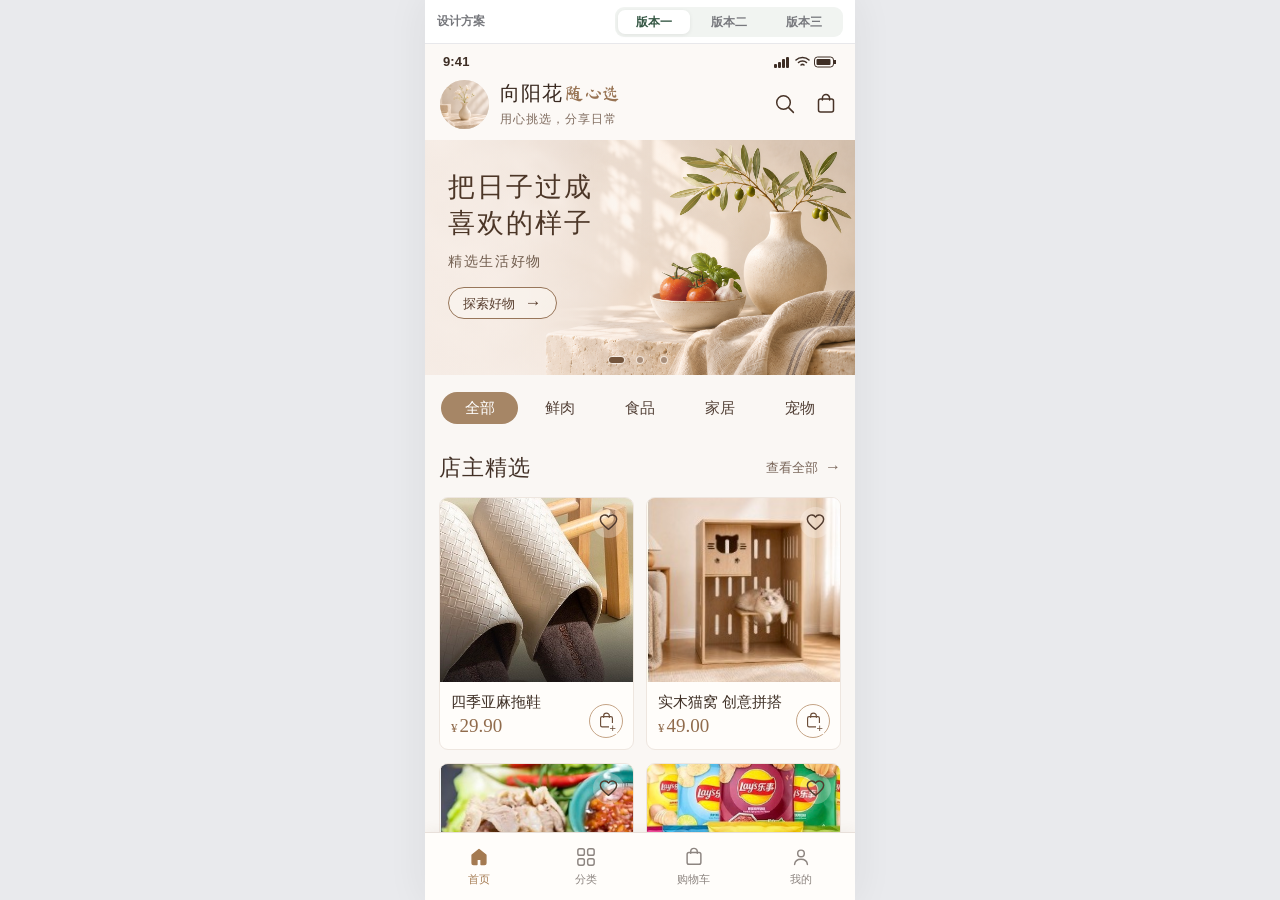
==== index.html @ 0bf6d973 "Add boutique home carousel and refine shop font" ====
<!doctype html>
<html lang="zh-CN">
<head>
  <meta charset="utf-8">
  <meta name="viewport" content="width=device-width, initial-scale=1, viewport-fit=cover">
  <title>向阳花随心选 · 设计对比</title>
  <style>
    *{box-sizing:border-box}html,body{height:100%;margin:0}body{display:flex;justify-content:center;background:#e9eaed;font-family:-apple-system,BlinkMacSystemFont,"PingFang SC","Microsoft YaHei",sans-serif;color:#292a2d}.preview-shell{display:flex;flex-direction:column;width:min(100%,430px);height:100%;height:100dvh;background:#fff;box-shadow:0 0 38px #30282b12}.version-bar{display:flex;align-items:center;justify-content:space-between;gap:10px;flex:none;min-height:44px;padding:6px 12px;border-bottom:1px solid #e8e8eb;background:#fff}.version-label{font-size:12px;font-weight:700;color:#77787d;white-space:nowrap}.version-tabs{display:flex;gap:3px;padding:3px;border-radius:9px;background:#f1f4f1}.version-tabs button{min-width:72px;padding:6px 10px;border:0;border-radius:7px;background:transparent;color:#77787d;font:600 12px/1 -apple-system,BlinkMacSystemFont,"PingFang SC",sans-serif;cursor:pointer}.version-tabs button[aria-selected="true"]{background:#fff;color:#355744;box-shadow:0 1px 4px #00000012}.version-tabs button:focus-visible{outline:2px solid #6d8d77;outline-offset:1px}.preview-frame{display:block;flex:1;width:100%;min-height:0;border:0;background:#f5f5f8}.preview-frame[hidden]{display:none}@media(max-width:320px){.version-label{font-size:11px}.version-tabs button{min-width:62px;padding-inline:8px}}
  </style>
</head>
<body>
  <main class="preview-shell">
    <div class="version-bar"><span class="version-label">设计方案</span><div class="version-tabs" role="tablist" aria-label="选择设计版本"><button type="button" id="tab-v1" role="tab" aria-selected="true" aria-controls="frame-v1">版本一</button><button type="button" id="tab-v2" role="tab" aria-selected="false" aria-controls="frame-v2">版本二</button><button type="button" id="tab-v3" role="tab" aria-selected="false" aria-controls="frame-v3">版本三</button></div></div>
    <iframe id="frame-v1" class="preview-frame" src="./v1.html?rev=carousel-1" title="版本一界面"></iframe>
    <iframe id="frame-v2" class="preview-frame" src="./v2.html?rev=nav-4" title="版本二界面" hidden></iframe>
    <iframe id="frame-v3" class="preview-frame" src="./v3.html?rev=nav-4" title="版本三界面" hidden></iframe>
  </main>
  <script>
    for (const version of ['v1','v2','v3']) document.getElementById('tab-'+version).addEventListener('click',()=>{for(const item of ['v1','v2','v3']){const selected=item===version;document.getElementById('tab-'+item).setAttribute('aria-selected',String(selected));document.getElementById('frame-'+item).hidden=!selected;}});
  </script>
</body>
</html>
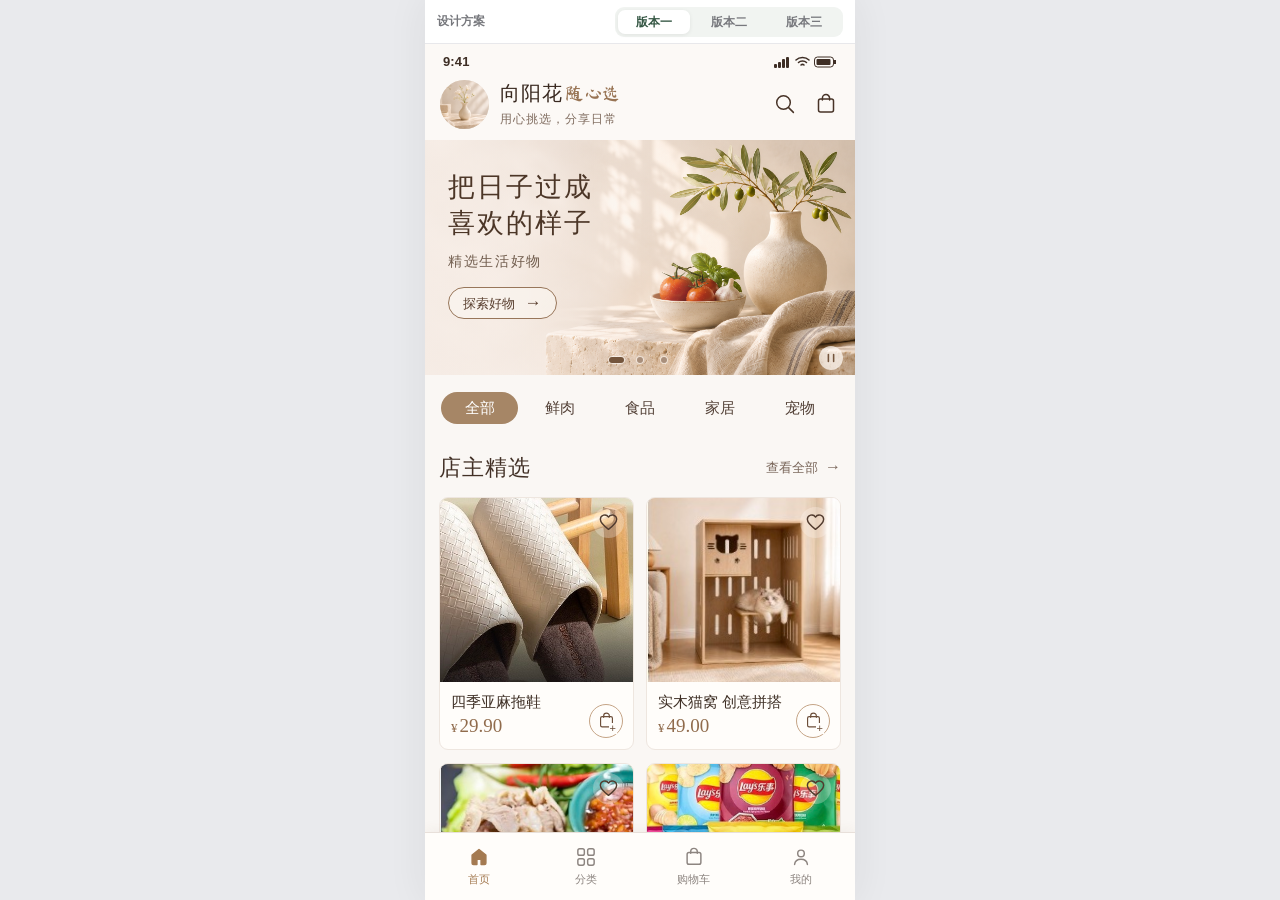
==== commit 7cd7bc11: "Ensure home carousel plays automatically" ====
--- a/index.html
+++ b/index.html
@@ -11,7 +11,7 @@
 <body>
   <main class="preview-shell">
     <div class="version-bar"><span class="version-label">设计方案</span><div class="version-tabs" role="tablist" aria-label="选择设计版本"><button type="button" id="tab-v1" role="tab" aria-selected="true" aria-controls="frame-v1">版本一</button><button type="button" id="tab-v2" role="tab" aria-selected="false" aria-controls="frame-v2">版本二</button><button type="button" id="tab-v3" role="tab" aria-selected="false" aria-controls="frame-v3">版本三</button></div></div>
-    <iframe id="frame-v1" class="preview-frame" src="./v1.html?rev=carousel-1" title="版本一界面"></iframe>
+    <iframe id="frame-v1" class="preview-frame" src="./v1.html?rev=autoplay-2" title="版本一界面"></iframe>
     <iframe id="frame-v2" class="preview-frame" src="./v2.html?rev=nav-4" title="版本二界面" hidden></iframe>
     <iframe id="frame-v3" class="preview-frame" src="./v3.html?rev=nav-4" title="版本三界面" hidden></iframe>
   </main>
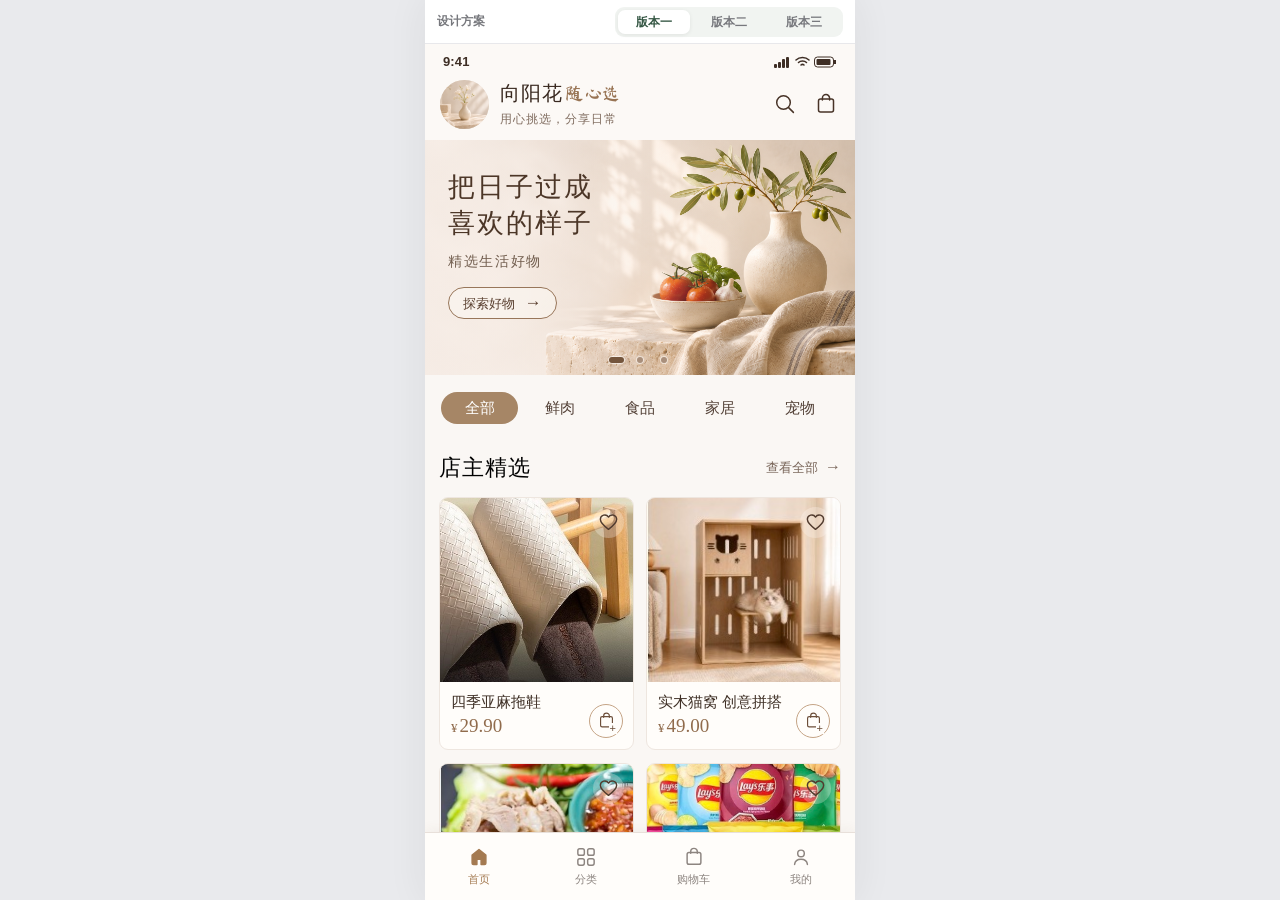
==== commit 5d5605eb: "Remove carousel playback control" ====
--- a/index.html
+++ b/index.html
@@ -11,7 +11,7 @@
 <body>
   <main class="preview-shell">
     <div class="version-bar"><span class="version-label">设计方案</span><div class="version-tabs" role="tablist" aria-label="选择设计版本"><button type="button" id="tab-v1" role="tab" aria-selected="true" aria-controls="frame-v1">版本一</button><button type="button" id="tab-v2" role="tab" aria-selected="false" aria-controls="frame-v2">版本二</button><button type="button" id="tab-v3" role="tab" aria-selected="false" aria-controls="frame-v3">版本三</button></div></div>
-    <iframe id="frame-v1" class="preview-frame" src="./v1.html?rev=autoplay-2" title="版本一界面"></iframe>
+    <iframe id="frame-v1" class="preview-frame" src="./v1.html?rev=no-player-1" title="版本一界面"></iframe>
     <iframe id="frame-v2" class="preview-frame" src="./v2.html?rev=nav-4" title="版本二界面" hidden></iframe>
     <iframe id="frame-v3" class="preview-frame" src="./v3.html?rev=nav-4" title="版本三界面" hidden></iframe>
   </main>
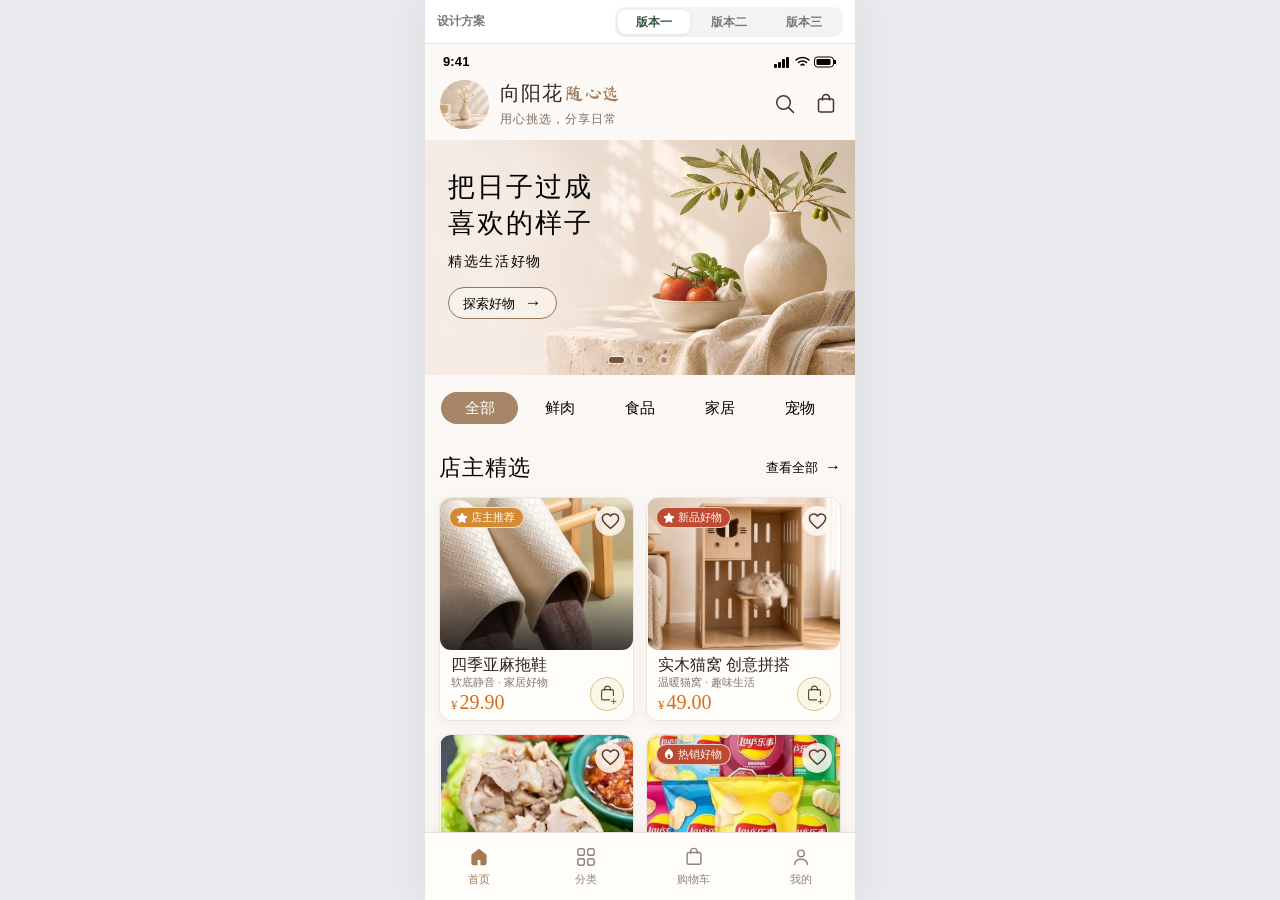
==== commit 3b5ef8f5: "Refine product cards and shop typography" ====
--- a/index.html
+++ b/index.html
@@ -11,7 +11,7 @@
 <body>
   <main class="preview-shell">
     <div class="version-bar"><span class="version-label">设计方案</span><div class="version-tabs" role="tablist" aria-label="选择设计版本"><button type="button" id="tab-v1" role="tab" aria-selected="true" aria-controls="frame-v1">版本一</button><button type="button" id="tab-v2" role="tab" aria-selected="false" aria-controls="frame-v2">版本二</button><button type="button" id="tab-v3" role="tab" aria-selected="false" aria-controls="frame-v3">版本三</button></div></div>
-    <iframe id="frame-v1" class="preview-frame" src="./v1.html?rev=no-player-1" title="版本一界面"></iframe>
+    <iframe id="frame-v1" class="preview-frame" src="./v1.html?rev=product-cards-1" title="版本一界面"></iframe>
     <iframe id="frame-v2" class="preview-frame" src="./v2.html?rev=nav-4" title="版本二界面" hidden></iframe>
     <iframe id="frame-v3" class="preview-frame" src="./v3.html?rev=nav-4" title="版本三界面" hidden></iframe>
   </main>
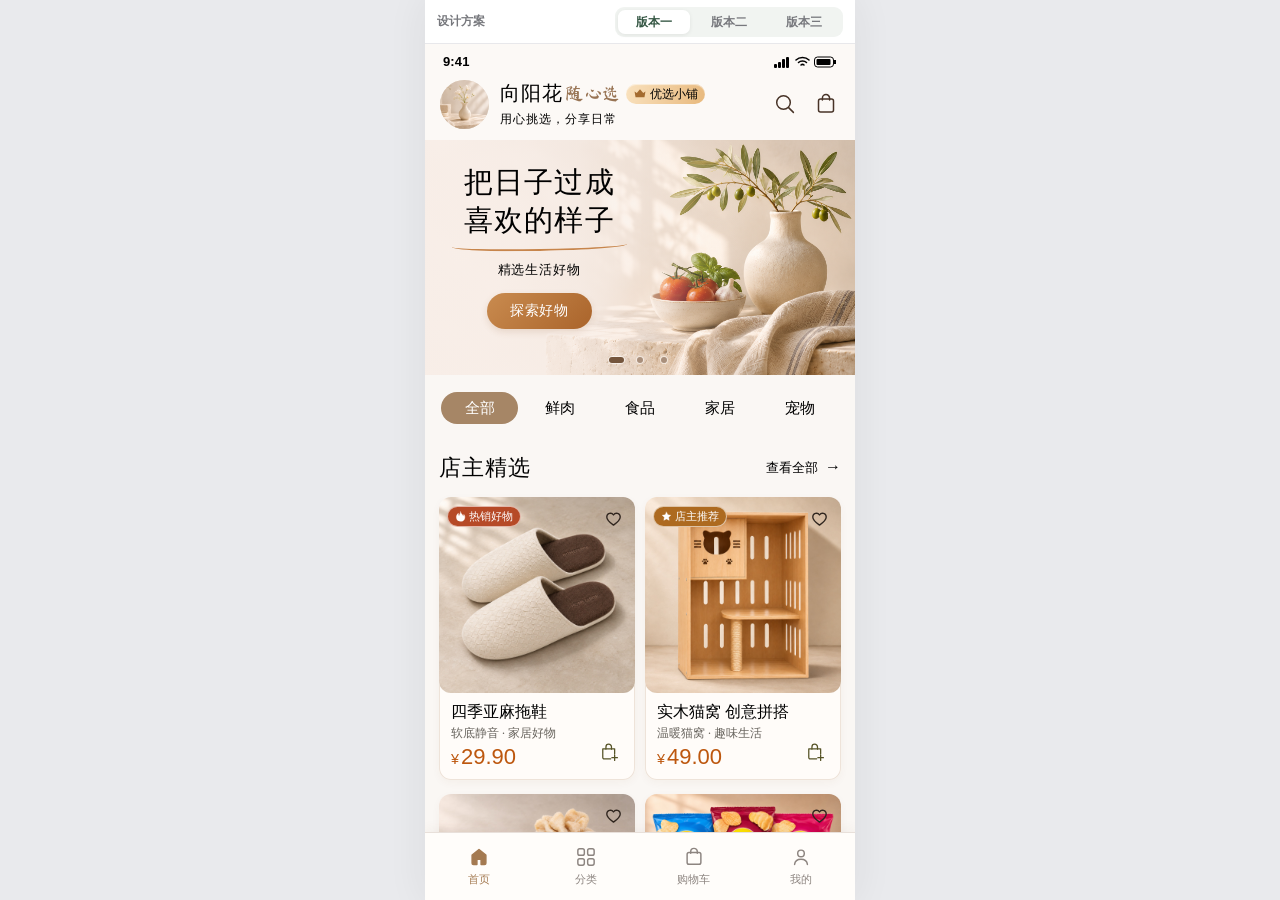
==== commit 42e9b55a: "Publish current Xiangyanghua storefront preview" ====
--- a/index.html
+++ b/index.html
@@ -11,9 +11,9 @@
 <body>
   <main class="preview-shell">
     <div class="version-bar"><span class="version-label">设计方案</span><div class="version-tabs" role="tablist" aria-label="选择设计版本"><button type="button" id="tab-v1" role="tab" aria-selected="true" aria-controls="frame-v1">版本一</button><button type="button" id="tab-v2" role="tab" aria-selected="false" aria-controls="frame-v2">版本二</button><button type="button" id="tab-v3" role="tab" aria-selected="false" aria-controls="frame-v3">版本三</button></div></div>
-    <iframe id="frame-v1" class="preview-frame" src="./v1.html?rev=product-cards-1" title="版本一界面"></iframe>
-    <iframe id="frame-v2" class="preview-frame" src="./v2.html?rev=nav-4" title="版本二界面" hidden></iframe>
-    <iframe id="frame-v3" class="preview-frame" src="./v3.html?rev=nav-4" title="版本三界面" hidden></iframe>
+    <iframe id="frame-v1" class="preview-frame" src="./v1.html?rev=plain-icons-1" title="版本一界面"></iframe>
+    <iframe id="frame-v2" class="preview-frame" src="./v2.html?rev=studio-photos-1" title="版本二界面" hidden></iframe>
+    <iframe id="frame-v3" class="preview-frame" src="./v3.html?rev=studio-photos-1" title="版本三界面" hidden></iframe>
   </main>
   <script>
     for (const version of ['v1','v2','v3']) document.getElementById('tab-'+version).addEventListener('click',()=>{for(const item of ['v1','v2','v3']){const selected=item===version;document.getElementById('tab-'+item).setAttribute('aria-selected',String(selected));document.getElementById('frame-'+item).hidden=!selected;}});
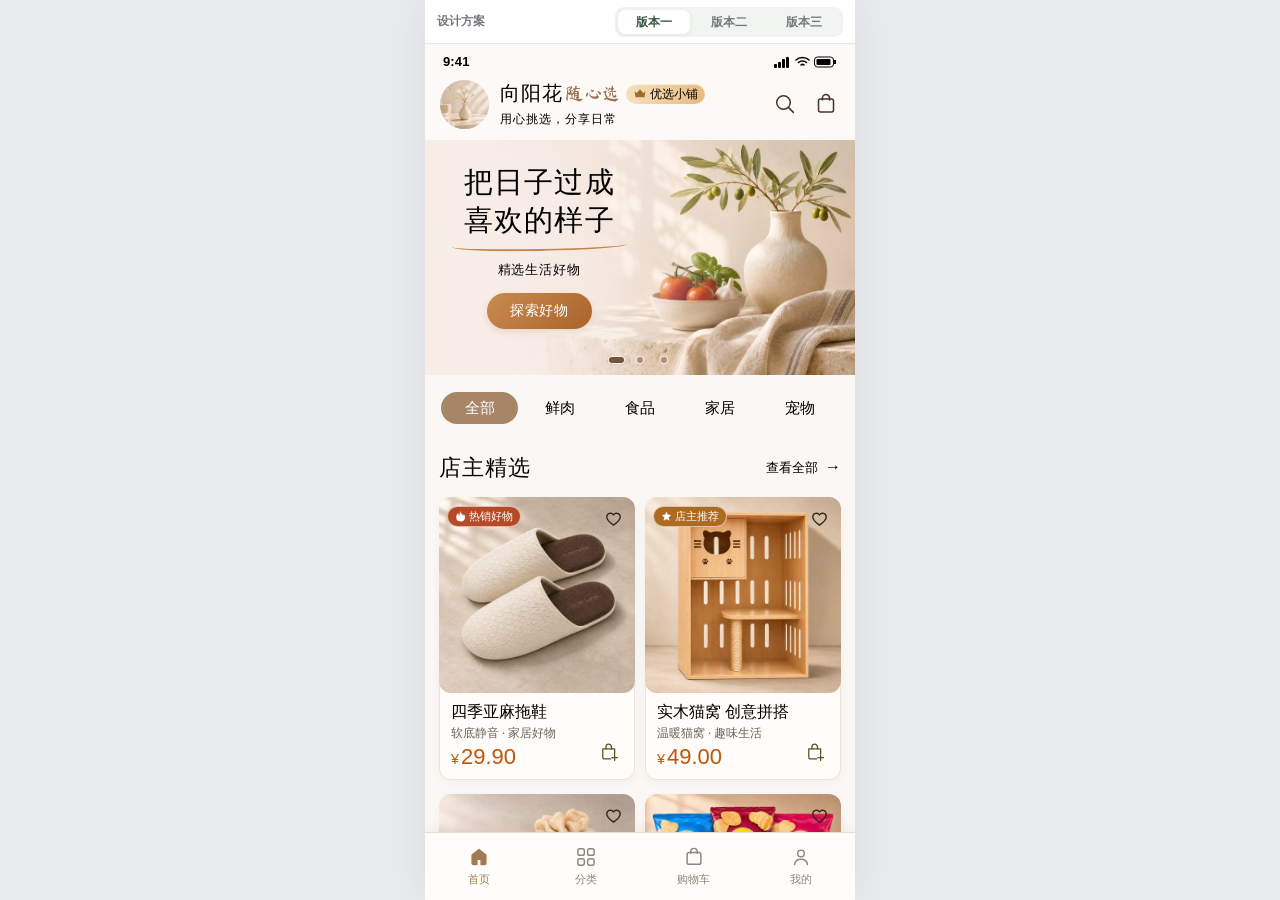
==== commit ce9c98ba: "Reduce mobile image transfers and defer inactive shop previews" ====
--- a/index.html
+++ b/index.html
@@ -11,12 +11,23 @@
 <body>
   <main class="preview-shell">
     <div class="version-bar"><span class="version-label">设计方案</span><div class="version-tabs" role="tablist" aria-label="选择设计版本"><button type="button" id="tab-v1" role="tab" aria-selected="true" aria-controls="frame-v1">版本一</button><button type="button" id="tab-v2" role="tab" aria-selected="false" aria-controls="frame-v2">版本二</button><button type="button" id="tab-v3" role="tab" aria-selected="false" aria-controls="frame-v3">版本三</button></div></div>
-    <iframe id="frame-v1" class="preview-frame" src="./v1.html?rev=plain-icons-1" title="版本一界面"></iframe>
-    <iframe id="frame-v2" class="preview-frame" src="./v2.html?rev=studio-photos-1" title="版本二界面" hidden></iframe>
-    <iframe id="frame-v3" class="preview-frame" src="./v3.html?rev=studio-photos-1" title="版本三界面" hidden></iframe>
+    <iframe id="frame-v1" class="preview-frame" src="./v1.html?rev=mobile-images-1" title="版本一界面"></iframe>
+    <iframe id="frame-v2" class="preview-frame" data-src="./v2.html?rev=mobile-images-1" title="版本二界面" hidden></iframe>
+    <iframe id="frame-v3" class="preview-frame" data-src="./v3.html?rev=mobile-images-1" title="版本三界面" hidden></iframe>
   </main>
   <script>
-    for (const version of ['v1','v2','v3']) document.getElementById('tab-'+version).addEventListener('click',()=>{for(const item of ['v1','v2','v3']){const selected=item===version;document.getElementById('tab-'+item).setAttribute('aria-selected',String(selected));document.getElementById('frame-'+item).hidden=!selected;}});
+    const tabs = document.querySelectorAll('.version-tabs button');
+    for (const tab of tabs) {
+      tab.addEventListener('click', () => {
+        for (const item of tabs) {
+          const selected = item === tab;
+          const frame = document.getElementById(item.getAttribute('aria-controls'));
+          if (selected && !frame.hasAttribute('src')) frame.src = frame.dataset.src;
+          item.setAttribute('aria-selected', String(selected));
+          frame.hidden = !selected;
+        }
+      });
+    }
   </script>
 </body>
 </html>
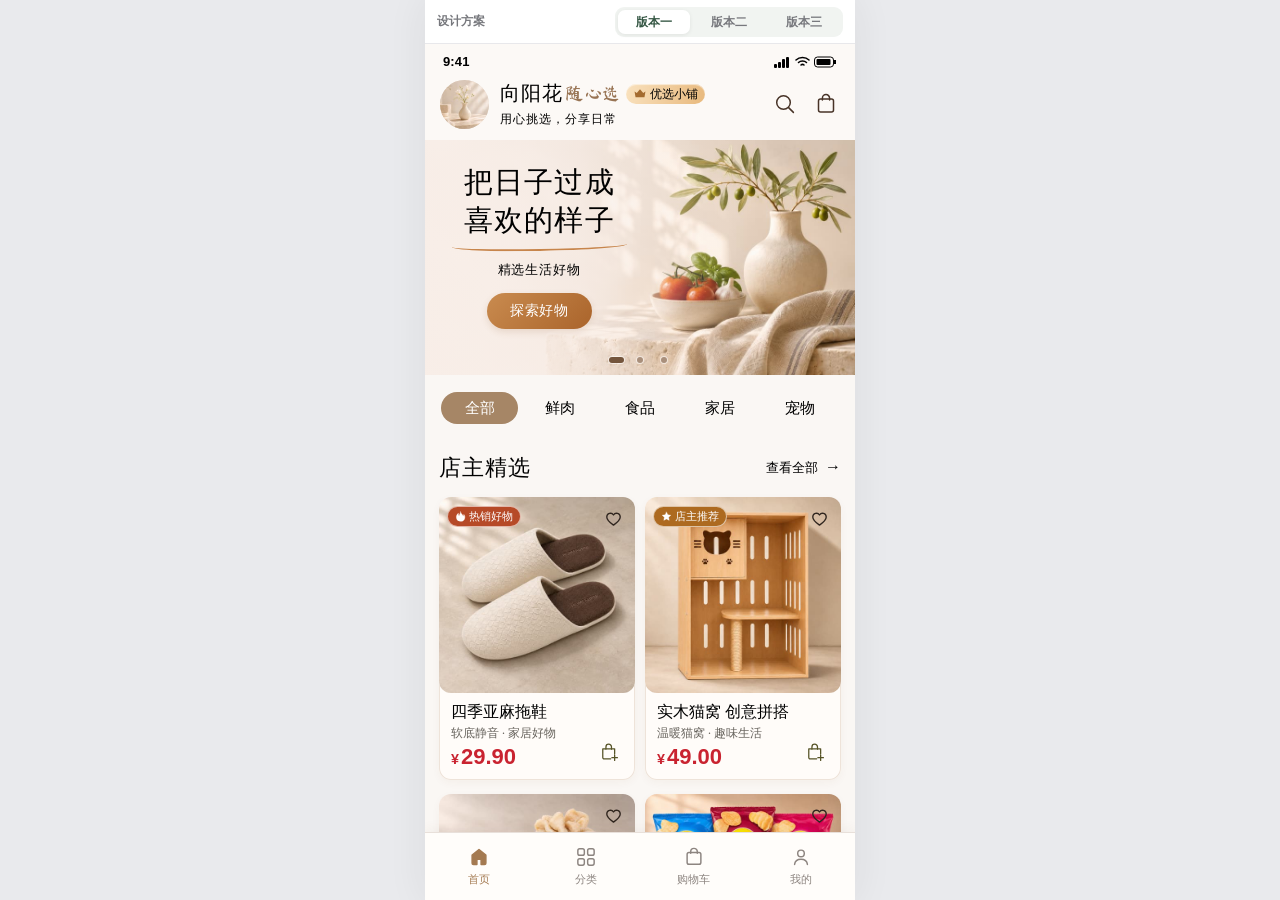
==== commit fbeebb2b: "Use bold red prices across storefront views" ====
--- a/index.html
+++ b/index.html
@@ -11,9 +11,9 @@
 <body>
   <main class="preview-shell">
     <div class="version-bar"><span class="version-label">设计方案</span><div class="version-tabs" role="tablist" aria-label="选择设计版本"><button type="button" id="tab-v1" role="tab" aria-selected="true" aria-controls="frame-v1">版本一</button><button type="button" id="tab-v2" role="tab" aria-selected="false" aria-controls="frame-v2">版本二</button><button type="button" id="tab-v3" role="tab" aria-selected="false" aria-controls="frame-v3">版本三</button></div></div>
-    <iframe id="frame-v1" class="preview-frame" src="./v1.html?rev=mobile-images-1" title="版本一界面"></iframe>
-    <iframe id="frame-v2" class="preview-frame" data-src="./v2.html?rev=mobile-images-1" title="版本二界面" hidden></iframe>
-    <iframe id="frame-v3" class="preview-frame" data-src="./v3.html?rev=mobile-images-1" title="版本三界面" hidden></iframe>
+    <iframe id="frame-v1" class="preview-frame" src="./v1.html?rev=red-prices-1" title="版本一界面"></iframe>
+    <iframe id="frame-v2" class="preview-frame" data-src="./v2.html?rev=red-prices-1" title="版本二界面" hidden></iframe>
+    <iframe id="frame-v3" class="preview-frame" data-src="./v3.html?rev=red-prices-1" title="版本三界面" hidden></iframe>
   </main>
   <script>
     const tabs = document.querySelectorAll('.version-tabs button');
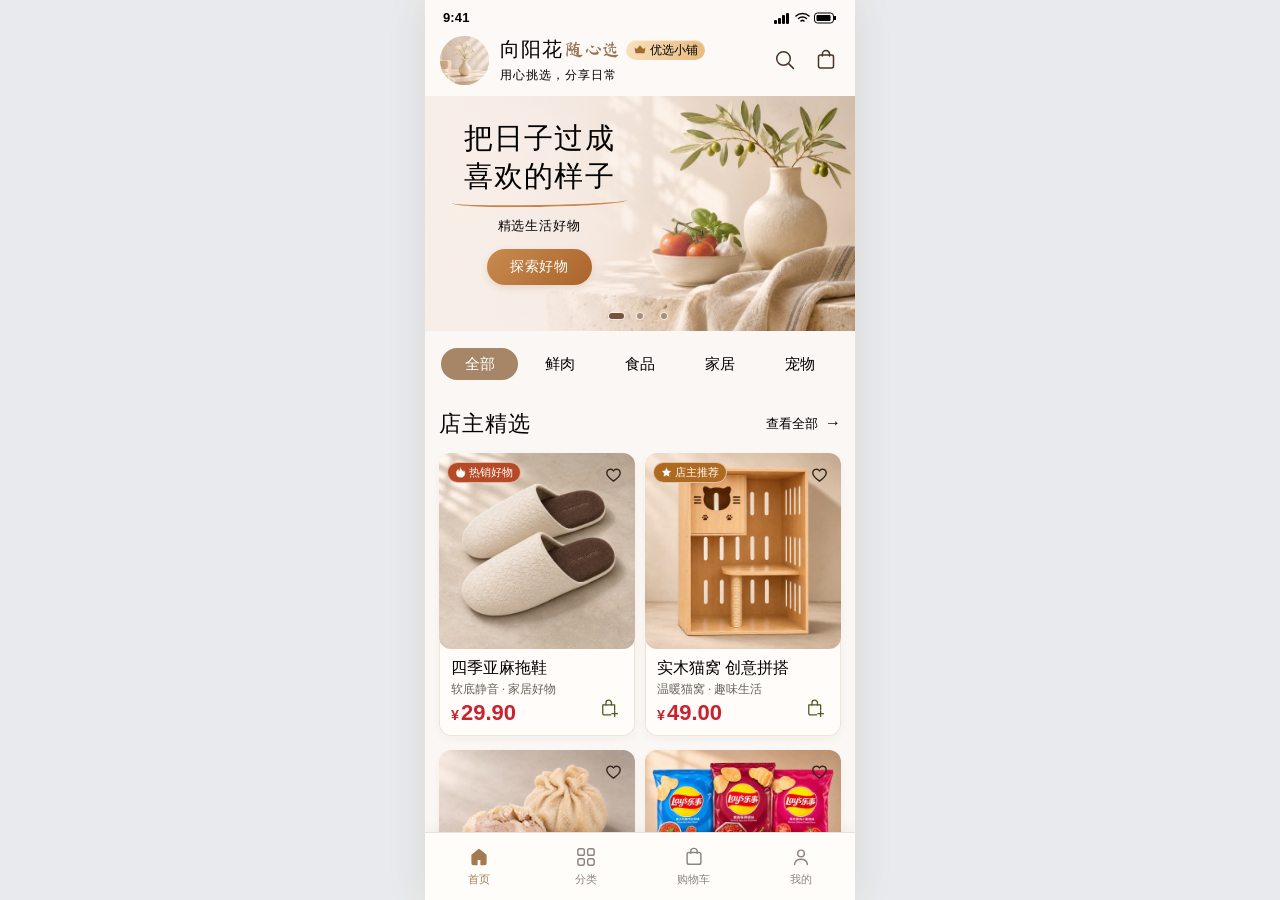
==== commit b18fe53b: "Open storefront directly without the design version selector" ====
--- a/index.html
+++ b/index.html
@@ -3,31 +3,21 @@
 <head>
   <meta charset="utf-8">
   <meta name="viewport" content="width=device-width, initial-scale=1, viewport-fit=cover">
-  <title>向阳花随心选 · 设计对比</title>
-  <style>
-    *{box-sizing:border-box}html,body{height:100%;margin:0}body{display:flex;justify-content:center;background:#e9eaed;font-family:-apple-system,BlinkMacSystemFont,"PingFang SC","Microsoft YaHei",sans-serif;color:#292a2d}.preview-shell{display:flex;flex-direction:column;width:min(100%,430px);height:100%;height:100dvh;background:#fff;box-shadow:0 0 38px #30282b12}.version-bar{display:flex;align-items:center;justify-content:space-between;gap:10px;flex:none;min-height:44px;padding:6px 12px;border-bottom:1px solid #e8e8eb;background:#fff}.version-label{font-size:12px;font-weight:700;color:#77787d;white-space:nowrap}.version-tabs{display:flex;gap:3px;padding:3px;border-radius:9px;background:#f1f4f1}.version-tabs button{min-width:72px;padding:6px 10px;border:0;border-radius:7px;background:transparent;color:#77787d;font:600 12px/1 -apple-system,BlinkMacSystemFont,"PingFang SC",sans-serif;cursor:pointer}.version-tabs button[aria-selected="true"]{background:#fff;color:#355744;box-shadow:0 1px 4px #00000012}.version-tabs button:focus-visible{outline:2px solid #6d8d77;outline-offset:1px}.preview-frame{display:block;flex:1;width:100%;min-height:0;border:0;background:#f5f5f8}.preview-frame[hidden]{display:none}@media(max-width:320px){.version-label{font-size:11px}.version-tabs button{min-width:62px;padding-inline:8px}}
-  </style>
+  <meta name="theme-color" content="#ffffff">
+  <title>向阳花随心选</title>
+  <link rel="preload" as="image" href="./assets/mobile/v1-warm-hero.jpg" fetchpriority="high">
+  <link rel="stylesheet" href="./v1-base.css">
+  <link rel="stylesheet" href="./v1-theme.css">
+  <link rel="stylesheet" href="./v1-store.css?rev=store-1">
+  <link rel="stylesheet" href="./v1-warm.css?rev=plain-icons-1">
+  <link rel="stylesheet" href="./product-photos.css?rev=red-prices-1">
 </head>
 <body>
-  <main class="preview-shell">
-    <div class="version-bar"><span class="version-label">设计方案</span><div class="version-tabs" role="tablist" aria-label="选择设计版本"><button type="button" id="tab-v1" role="tab" aria-selected="true" aria-controls="frame-v1">版本一</button><button type="button" id="tab-v2" role="tab" aria-selected="false" aria-controls="frame-v2">版本二</button><button type="button" id="tab-v3" role="tab" aria-selected="false" aria-controls="frame-v3">版本三</button></div></div>
-    <iframe id="frame-v1" class="preview-frame" src="./v1.html?rev=red-prices-1" title="版本一界面"></iframe>
-    <iframe id="frame-v2" class="preview-frame" data-src="./v2.html?rev=red-prices-1" title="版本二界面" hidden></iframe>
-    <iframe id="frame-v3" class="preview-frame" data-src="./v3.html?rev=red-prices-1" title="版本三界面" hidden></iframe>
+  <main class="phone-shell" aria-label="向阳花随心选界面预览">
+    <div class="screen" id="screen" tabindex="0"></div>
+    <nav class="bottom-nav" id="bottom-nav" aria-label="页面导航"></nav>
+    <div class="toast" id="toast" role="status" aria-live="polite"></div>
   </main>
-  <script>
-    const tabs = document.querySelectorAll('.version-tabs button');
-    for (const tab of tabs) {
-      tab.addEventListener('click', () => {
-        for (const item of tabs) {
-          const selected = item === tab;
-          const frame = document.getElementById(item.getAttribute('aria-controls'));
-          if (selected && !frame.hasAttribute('src')) frame.src = frame.dataset.src;
-          item.setAttribute('aria-selected', String(selected));
-          frame.hidden = !selected;
-        }
-      });
-    }
-  </script>
+  <script src="./v1.js?rev=mobile-images-1" defer></script>
 </body>
 </html>
--- a/v1-base.css
+++ b/v1-base.css
@@ -0,0 +1,169 @@
+:root {
+  font-family: -apple-system, BlinkMacSystemFont, "PingFang SC", "Microsoft YaHei", sans-serif;
+  color: #253027;
+  background: #e9ece7;
+  font-synthesis: none;
+  -webkit-tap-highlight-color: transparent;
+  --green: #416d50;
+  --soft-green: #eaf2e8;
+  --muted: #9aa49a;
+  --price: #ce795f;
+}
+* { box-sizing: border-box; }
+html, body { height: 100%; margin: 0; }
+body { display: flex; justify-content: center; overflow: hidden; }
+button, input { font: inherit; }
+button { border: 0; cursor: pointer; }
+button:focus-visible, input:focus-visible, .screen:focus-visible { outline: 2px solid #6b9a74; outline-offset: 2px; }
+.phone-shell { position: relative; display: flex; flex-direction: column; width: min(100%, 430px); height: 100%; height: 100dvh; background: #f6f7f3; overflow: hidden; box-shadow: 0 0 38px #2a3b2d12; }
+.screen { flex: 1; min-height: 0; overflow-y: auto; overscroll-behavior: contain; -webkit-overflow-scrolling: touch; scrollbar-width: thin; scrollbar-color: #d2dbd0 transparent; }
+.screen::-webkit-scrollbar { width: 4px; }
+.screen::-webkit-scrollbar-thumb { background: #d2dbd0; border-radius: 4px; }
+.status-bar { display: flex; justify-content: space-between; align-items: center; height: 29px; padding: 6px 18px 0; font-size: 13px; font-weight: 700; letter-spacing: .01em; }
+.status-icons { display: flex; align-items: center; gap: 4px; }
+.status-icons svg { display: block; }
+.home-header { padding: 0 16px 15px; background: linear-gradient(180deg, #e5f0e4 0%, #f6f7f3 100%); }
+.home-header .status-bar { margin: 0 -16px; }
+.brand-row { display: flex; justify-content: space-between; align-items: flex-start; min-height: 55px; padding-top: 9px; }
+.brand-title { margin: 0; color: #233026; font-size: 21px; line-height: 1.2; font-weight: 750; letter-spacing: .01em; }
+.brand-subtitle { display: flex; align-items: center; gap: 6px; margin-top: 4px; color: #859288; font-size: 11px; line-height: 1.1; }
+.brand-subtitle strong { color: #627766; font-weight: 650; }
+.location-dot { width: 6px; height: 6px; border-radius: 50%; background: #83a78a; }
+.capsule { display: flex; align-items: center; justify-content: center; gap: 9px; width: 78px; height: 30px; border: 1px solid #dce8dc; border-radius: 20px; background: #fffdfbea; color: #253027; }
+.capsule-dots { font-weight: 900; letter-spacing: 1px; transform: translateY(-2px); }
+.capsule-divider { width: 1px; height: 17px; background: #e4e9e4; }
+.capsule-ring { width: 15px; height: 15px; border: 2px solid currentColor; border-radius: 50%; position: relative; }
+.capsule-ring::after { position: absolute; content: ""; width: 5px; height: 5px; border-radius: 50%; background: currentColor; left: 3px; top: 3px; }
+.search-form { display: flex; align-items: center; gap: 9px; width: 100%; height: 44px; padding: 5px 5px 5px 13px; border: 1px solid #dce9da; border-radius: 24px; background: #fff; box-shadow: 0 3px 10px #49664b0a; }
+.search-form .icon { color: #8ea590; flex: 0 0 18px; }
+.search-form input { min-width: 0; flex: 1; border: 0; outline: 0; background: transparent; color: #35483a; font-size: 14px; }
+.search-form input::placeholder { color: #aab5a9; }
+.search-submit { align-self: stretch; min-width: 56px; padding: 0 14px; border-radius: 20px; background: var(--green); color: #fff; font-size: 13px; font-weight: 700; }
+.channels { display: flex; gap: 22px; padding-top: 14px; overflow-x: auto; white-space: nowrap; scrollbar-width: none; }
+.channels::-webkit-scrollbar, .horizontal-list::-webkit-scrollbar { display: none; }
+.channel { position: relative; flex: none; padding: 0 0 11px; background: transparent; color: #66766a; font-size: 13px; font-weight: 600; }
+.channel.is-active { color: #416d50; font-size: 15px; font-weight: 750; }
+.channel.is-active::after { position: absolute; content: ""; bottom: 3px; left: 0; width: 28px; height: 3px; border-radius: 2px; background: #416d50; }
+.home-body { padding: 0 16px 26px; }
+.shortcuts { display: grid; grid-template-columns: repeat(5, minmax(0, 1fr)); gap: 4px; margin: 0 0 22px; }
+.shortcut { display: flex; flex-direction: column; align-items: center; gap: 7px; min-width: 0; padding: 0; color: #56685a; background: transparent; font-size: 11px; font-weight: 650; white-space: nowrap; }
+.shortcut-art { display: grid; place-items: center; width: 48px; height: 48px; overflow: hidden; border-radius: 50%; background: #ecf3ea; }
+.shortcut-art .sprite { width: 40px; height: 40px; border-radius: 50%; }
+.shortcut-art .icon { width: 20px; height: 20px; color: #527d5c; }
+.section-heading { display: flex; align-items: center; justify-content: space-between; gap: 10px; margin: 0 0 12px; }
+.section-heading h2 { margin: 0; font-size: 18px; line-height: 1.2; letter-spacing: .01em; font-weight: 750; }
+.section-heading .minor, .section-link { color: #9ca89d; font-size: 11px; font-weight: 600; }
+.section-link { padding: 3px 0; background: transparent; }
+.feature-grid { display: grid; grid-template-columns: 1fr 1fr; grid-template-rows: repeat(2, 72px); gap: 8px; margin-bottom: 24px; }
+.feature { min-width: 0; overflow: hidden; border-radius: 15px; background: #fff; box-shadow: 0 3px 12px #34503a0a; text-align: left; color: inherit; }
+.feature-main { display: flex; flex-direction: column; grid-row: 1 / span 2; padding: 12px 7px 7px; }
+.feature-copy { min-width: 0; padding-left: 6px; }
+.feature-title { display: block; font-size: 14px; line-height: 1.3; font-weight: 750; }
+.feature-subtitle { display: block; margin-top: 4px; color: #a2ada1; font-size: 10px; line-height: 1.25; font-weight: 500; white-space: nowrap; }
+.feature-main .feature-image { flex: 1; min-height: 0; margin-top: 8px; }
+.feature-small { display: flex; align-items: center; justify-content: space-between; gap: 4px; padding: 7px 7px 7px 6px; }
+.feature-small .feature-image { flex: 0 0 58px; width: 58px; height: 58px; }
+.feature-image, .product-image, .detail-image, .hero-promo { overflow: hidden; border-radius: 10px; background: #f1f3ed; }
+.sprite { display: block; width: 100%; height: 100%; overflow: hidden; }
+.product-grid { display: grid; grid-template-columns: repeat(2, minmax(0, 1fr)); gap: 9px; }
+.product-card { min-width: 0; overflow: hidden; padding: 6px; border-radius: 14px; background: #fff; box-shadow: 0 3px 12px #34503a0a; }
+.product-open { display: block; width: 100%; padding: 0; text-align: left; color: inherit; background: transparent; }
+.product-image { position: relative; width: 100%; aspect-ratio: 1 / 1; }
+.product-badge { position: absolute; top: 7px; left: 7px; z-index: 1; padding: 3px 6px; border-radius: 5px; color: #5c8064; background: #eff6ebed; font-size: 10px; font-weight: 750; line-height: 1.2; }
+.product-badge.hot { color: #c77b61; background: #fff2eaf0; }
+.product-body { padding: 10px 5px 4px; }
+.product-name { display: -webkit-box; height: 19px; overflow: hidden; color: #253027; font-size: 14px; line-height: 19px; font-weight: 750; -webkit-line-clamp: 1; -webkit-box-orient: vertical; }
+.product-sub { display: block; overflow: hidden; margin-top: 4px; color: #9ba69b; font-size: 10px; text-overflow: ellipsis; white-space: nowrap; }
+.product-bottom { display: flex; align-items: flex-end; justify-content: space-between; gap: 5px; margin-top: 10px; }
+.price { color: var(--price); font-weight: 750; line-height: 1; white-space: nowrap; }
+.price .currency { margin-right: 1px; font-size: 12px; }
+.price .amount { font-size: 20px; }
+.add-button { display: grid; place-items: center; flex: 0 0 27px; width: 27px; height: 27px; padding: 0; border-radius: 50%; background: #477555; color: #fff; font-size: 19px; font-weight: 400; line-height: 1; }
+.section-space { margin-top: 25px; }
+.info-strip { display: flex; justify-content: space-between; align-items: center; gap: 12px; margin-top: 21px; padding: 16px; border-radius: 14px; background: #eaf2e9; }
+.info-strip strong { display: block; color: #416d50; font-size: 14px; }
+.info-strip span { display: block; margin-top: 5px; color: #8ba08d; font-size: 11px; }
+.info-strip button { flex: none; padding: 8px 0; color: #5d8163; background: transparent; font-size: 11px; font-weight: 650; }
+.end-note { padding: 24px 0 5px; color: #b5bdb4; text-align: center; font-size: 11px; }
+.bottom-nav { z-index: 5; display: grid; grid-template-columns: repeat(4, 1fr); flex: none; min-height: 67px; padding: 7px 0 max(7px, env(safe-area-inset-bottom)); border-top: 1px solid #eef0eb; background: #fffffffa; box-shadow: 0 -4px 16px #2b462d08; }
+.nav-item { position: relative; display: flex; flex-direction: column; align-items: center; justify-content: center; gap: 4px; min-height: 48px; padding: 0; color: #9ba59b; background: transparent; font-size: 10px; font-weight: 550; }
+.nav-item.is-active { color: #416d50; font-weight: 750; }
+.nav-item .icon { width: 19px; height: 19px; }
+.nav-count { position: absolute; top: 0; left: calc(50% + 5px); min-width: 15px; height: 15px; padding: 0 3px; border: 1px solid white; border-radius: 10px; background: #d78168; color: #fff; font-size: 9px; line-height: 13px; }
+.page-header { position: sticky; top: 0; z-index: 3; padding: 0 16px 12px; background: #fff; border-bottom: 1px solid #f0f2ee; }
+.page-header .status-bar { margin: 0 -16px; }
+.page-title-row { display: flex; align-items: center; justify-content: space-between; height: 44px; }
+.page-title-row h1 { margin: 0; font-size: 20px; font-weight: 750; }
+.page-title-row .spacer, .back-button { width: 35px; }
+.back-button { display: grid; place-items: center; height: 35px; padding: 0; background: transparent; color: #2b392e; }
+.back-button .icon { width: 20px; height: 20px; }
+.page-title-row .capsule { width: 78px; transform: scale(.9); transform-origin: right center; }
+.category-layout { display: grid; grid-template-columns: 88px minmax(0, 1fr); align-items: start; gap: 9px; padding: 12px 12px 30px 0; }
+.category-side { position: sticky; top: 95px; display: flex; flex-direction: column; gap: 3px; max-height: calc(100dvh - 185px); overflow-y: auto; }
+.category-side button { position: relative; padding: 10px 3px; color: #8b988c; background: transparent; font-size: 11px; line-height: 1.3; font-weight: 600; }
+.category-side button.is-active { color: #416d50; background: #edf4eb; font-weight: 750; }
+.category-side button.is-active::before { position: absolute; content: ""; left: 0; top: 9px; bottom: 9px; width: 3px; border-radius: 3px; background: #6f9878; }
+.category-panel { min-width: 0; }
+.category-head { display: flex; align-items: end; justify-content: space-between; margin: 3px 0 12px; }
+.category-head h2 { margin: 0; font-size: 17px; }
+.category-head span { color: #a4aea3; font-size: 11px; }
+.category-panel .product-grid { gap: 7px; }
+.category-panel .product-card { padding: 5px; }
+.category-panel .product-body { padding: 8px 3px 4px; }
+.category-panel .product-name { font-size: 12px; }
+.category-panel .price .amount { font-size: 17px; }
+.category-panel .add-button { width: 24px; height: 24px; flex-basis: 24px; }
+.page-content { padding: 15px 16px 28px; }
+.search-page-form { margin-top: 3px; background: #f4f6f1; border-color: transparent; box-shadow: none; }
+.search-count { margin: 3px 0 14px; color: #a4ada3; font-size: 12px; }
+.empty-search { padding: 80px 12px; color: #a3aca1; text-align: center; font-size: 14px; }
+.profile-card { overflow: hidden; border-radius: 16px; background: #fff; box-shadow: 0 5px 18px #33513a0a; }
+.profile-banner { position: relative; height: 194px; overflow: hidden; background: #e9f1e7; }
+.profile-banner .sprite { position: absolute; inset: 0; }
+.profile-overlay { position: absolute; inset: 0; display: flex; flex-direction: column; align-items: center; justify-content: flex-end; padding-bottom: 22px; color: #fff; background: linear-gradient(transparent 38%, #1c3421a8); }
+.profile-overlay strong { font-size: 23px; letter-spacing: 2px; }
+.profile-overlay span { margin-top: 5px; font-size: 12px; }
+.profile-actions { display: grid; gap: 11px; padding: 22px; }
+.wide-button { width: 100%; min-height: 45px; border-radius: 24px; background: #416d50; color: #fff; font-size: 15px; font-weight: 700; }
+.wide-button.wechat { background: #06bf5b; }
+.profile-hint { margin: 4px 0 0; color: #aab2a8; text-align: center; font-size: 11px; line-height: 1.7; }
+.profile-links { display: grid; gap: 8px; margin-top: 16px; }
+.profile-links button { display: flex; justify-content: space-between; padding: 17px; border-radius: 12px; background: #fff; color: #3a483d; text-align: left; }
+.report-card, .guide-card { padding: 26px 18px; border-radius: 16px; background: #fff; box-shadow: 0 5px 18px #33513a0a; }
+.empty-report { padding-top: 33px; text-align: center; }
+.empty-icon { display: grid; place-items: center; width: 106px; height: 106px; margin: 0 auto 20px; border-radius: 50%; background: #e8f1e6; color: #7d9c83; }
+.empty-icon .icon { width: 46px; height: 46px; }
+.empty-report h2 { margin: 0; font-size: 17px; }
+.empty-report p { margin: 9px 0 22px; color: #a0aa9f; font-size: 12px; }
+.empty-report .wide-button { max-width: 200px; }
+.report-item { display: grid; grid-template-columns: 68px 1fr auto; gap: 12px; align-items: center; padding: 11px 0; border-bottom: 1px solid #f1f3ef; }
+.report-item:last-child { border: 0; }
+.report-item .product-image { width: 68px; height: 68px; }
+.report-name { margin: 0 0 8px; font-size: 13px; font-weight: 700; }
+.report-price { color: var(--price); font-size: 14px; font-weight: 700; }
+.remove-button { padding: 8px; color: #9ca89c; background: transparent; font-size: 12px; }
+.detail-content { padding: 12px 16px 25px; }
+.detail-image { width: 100%; aspect-ratio: 1 / 1; }
+.detail-panel { margin-top: 12px; padding: 19px 17px; border-radius: 16px; background: #fff; }
+.detail-panel h1 { margin: 0 0 8px; font-size: 19px; line-height: 1.4; }
+.detail-description { margin: 0; color: #99a399; font-size: 12px; line-height: 1.7; }
+.detail-price { margin: 20px 0 15px; }
+.detail-price .amount { font-size: 29px; }
+.detail-stats { display: flex; gap: 26px; padding-top: 14px; border-top: 1px solid #f1f3ee; color: #a0aba0; font-size: 12px; }
+.detail-actions { display: flex; align-items: center; gap: 9px; flex: none; min-height: 68px; padding: 9px 16px max(9px, env(safe-area-inset-bottom)); border-top: 1px solid #eef0eb; background: #fff; }
+.detail-actions .wide-button { min-height: 44px; }
+.detail-actions .secondary { flex: 0 0 90px; background: #d28c74; }
+.guide-title { margin: 0 0 9px; color: #416d50; font-size: 18px; }
+.guide-card p { margin: 0 0 15px; color: #728174; font-size: 13px; line-height: 1.8; }
+.guide-card p:last-child { margin-bottom: 0; }
+.toast { position: absolute; left: 50%; bottom: 86px; z-index: 10; padding: 9px 14px; border-radius: 10px; color: #fff; background: #28372de8; font-size: 12px; opacity: 0; pointer-events: none; transform: translate(-50%, 8px); transition: opacity .18s, transform .18s; white-space: nowrap; }
+.toast.show { opacity: 1; transform: translate(-50%, 0); }
+@media (max-width: 350px) {
+  .channels { gap: 16px; }
+  .home-body { padding-left: 12px; padding-right: 12px; }
+  .feature-title { font-size: 13px; }
+  .feature-small .feature-image { flex-basis: 50px; width: 50px; height: 50px; }
+  .shortcut { font-size: 10px; }
+  .price .amount { font-size: 18px; }
+}
+@media (prefers-reduced-motion: reduce) { .toast { transition: none; } }
--- a/v1-theme.css
+++ b/v1-theme.css
@@ -0,0 +1,117 @@
+:root {
+  color: #202124;
+  background: #e9eaed;
+  --green: #f22730;
+  --soft-green: #fff0f0;
+  --muted: #96979d;
+  --price: #f22730;
+}
+button:focus-visible, input:focus-visible, .screen:focus-visible { outline-color: #f05b61; }
+.phone-shell { background: #f5f5f8; box-shadow: 0 0 38px #30282b12; }
+.screen { scrollbar-color: #dedfe4 transparent; }
+.screen::-webkit-scrollbar-thumb { background: #dedfe4; }
+.status-bar { color: #171719; }
+.home-header { padding: 0 13px 7px; background: linear-gradient(145deg, #fff5f5 0%, #fff 33%, #fff 100%); }
+.home-header .status-bar { margin: 0 -13px; }
+.brand-row { min-height: 54px; }
+.brand-title { color: #171719; font-size: 21px; font-weight: 800; letter-spacing: -.015em; }
+.brand-subtitle { color: #999a9e; }
+.brand-subtitle strong { color: #66676c; }
+.location-dot { background: #f22730; }
+.capsule { border-color: #e8e8eb; background: #ffffffed; color: #171719; }
+.capsule-divider { background: #e5e5e8; }
+.search-form { height: 42px; border: 1.5px solid #f22730; border-radius: 23px; background: #fff; box-shadow: none; }
+.search-form .icon { color: #f22730; }
+.search-form input { color: #252529; }
+.search-form input::placeholder { color: #a0a0a6; }
+.search-submit { min-width: 55px; padding: 0 11px; border-left: 1px solid #ececef; border-radius: 0 18px 18px 0; background: transparent; color: #f22730; font-size: 15px; font-weight: 800; }
+.channels { gap: 24px; padding-top: 13px; }
+.channel { color: #65666b; font-size: 14px; font-weight: 550; }
+.channel.is-active { color: #171719; font-size: 16px; font-weight: 800; }
+.channel.is-active::after { width: 28px; background: #f22730; }
+.home-body { padding: 0 12px 26px; background: #f5f5f8; }
+.shortcuts { gap: 2px; margin: 0 -12px 15px; padding: 5px 12px 12px; background: #fff; }
+.shortcut { gap: 4px; color: #4f5055; font-size: 11px; font-weight: 600; }
+.shortcut-art { position: relative; width: 55px; height: 55px; overflow: visible; background: transparent; }
+.category-illustration { display: block; width: 55px; height: 55px; overflow: visible; }
+.shortcut-tag { position: absolute; top: 0; right: -4px; padding: 2px 5px; border: 1px solid #fff; border-radius: 10px 10px 10px 2px; background: #f22730; color: #fff; font-size: 9px; font-weight: 800; line-height: 1.15; }
+.section-heading { margin-bottom: 9px; }
+.section-heading h2 { color: #171719; font-size: 18px; font-weight: 800; letter-spacing: -.01em; }
+.section-heading .minor, .section-link { color: #a0a0a6; font-size: 11px; }
+.showcase-grid { display: grid; grid-template-columns: repeat(2, minmax(0, 1fr)); gap: 8px; }
+.showcase-card { min-width: 0; padding: 11px 9px 10px; border-radius: 12px; background: #fff; }
+.showcase-heading { display: flex; align-items: baseline; justify-content: space-between; gap: 3px; overflow: hidden; }
+.showcase-heading h3 { overflow: hidden; margin: 0; color: #171719; font-size: 15px; font-weight: 800; text-overflow: ellipsis; white-space: nowrap; }
+.showcase-heading > span { flex: none; color: #ef3c41; font-size: 9px; font-weight: 700; }
+.showcase-products { display: grid; grid-template-columns: repeat(2, minmax(0, 1fr)); gap: 5px; margin-top: 8px; }
+.showcase-product { min-width: 0; padding: 0; background: transparent; text-align: center; }
+.showcase-photo { display: block; width: 100%; aspect-ratio: 1 / .9; overflow: hidden; border-radius: 8px; background: #f7f7f7; }
+.showcase-price { display: block; overflow: hidden; margin-top: 6px; color: #f22730; font-size: 10px; font-weight: 800; text-overflow: ellipsis; white-space: nowrap; }
+.showcase-price strong { font-size: 14px; letter-spacing: -.025em; }
+.quick-panels { display: grid; grid-template-columns: repeat(2, minmax(0, 1fr)); gap: 8px; margin: 8px 0 18px; }
+.quick-panel { display: flex; justify-content: space-between; align-items: center; gap: 3px; min-width: 0; min-height: 69px; padding: 7px 7px 7px 11px; border-radius: 12px; background: linear-gradient(120deg, #fff4f2, #fff 70%); color: #171719; text-align: left; }
+.quick-panel:nth-child(2) { background: linear-gradient(120deg, #fff8e9, #fff 70%); }
+.quick-panel strong, .quick-panel small { display: block; white-space: nowrap; }
+.quick-panel strong { font-size: 14px; font-weight: 800; }
+.quick-panel small { margin-top: 5px; color: #a3a0a0; font-size: 10px; }
+.quick-panel-photo { flex: 0 0 55px; width: 55px; height: 55px; overflow: hidden; border-radius: 8px; background: #f6f6f6; }
+.feature-image, .product-image, .detail-image, .hero-promo { background: #f6f6f7; }
+.product-grid { gap: 8px; }
+.product-card { padding: 0; border-radius: 10px; box-shadow: none; }
+.product-image { border-radius: 10px 10px 0 0; }
+.product-badge { top: 7px; left: 7px; color: #188b65; background: #e3f7eeed; font-weight: 750; }
+.product-badge.hot { color: #fff; background: #f22730ed; }
+.product-body { padding: 10px 9px 3px; }
+.product-name { color: #242428; font-size: 14px; font-weight: 700; }
+.product-sub { color: #a0a1a6; font-size: 10px; }
+.product-bottom { padding: 0 9px 10px; margin-top: 9px; }
+.price { color: #f22730; font-weight: 800; font-variant-numeric: tabular-nums; }
+.price .amount { font-size: 21px; letter-spacing: -.035em; }
+.add-button { border: 1px solid #ffe0e1; background: #fff0f1; color: #f22730; font-size: 21px; }
+.info-strip { background: #fff1f1; }
+.info-strip strong { color: #ca3439; }
+.info-strip span { color: #aa9091; }
+.info-strip button { color: #eb4248; }
+.end-note { color: #b5b5bb; }
+.bottom-nav { border-top-color: #eeeef1; background: #fff; box-shadow: 0 -4px 16px #26242608; }
+.nav-item { color: #77787d; font-size: 10px; }
+.nav-item.is-active { color: #f22730; }
+.nav-item .icon { width: 21px; height: 21px; }
+.nav-count { background: #f22730; }
+.page-header { border-bottom-color: #f0f0f2; }
+.page-title-row h1 { color: #1b1b1d; font-size: 20px; font-weight: 800; }
+.back-button { color: #242427; }
+.category-side button { color: #85858a; }
+.category-side button.is-active { color: #ef2931; background: #fff1f1; }
+.category-side button.is-active::before { background: #f22730; }
+.category-head h2 { color: #19191b; }
+.category-head span, .search-count, .empty-search { color: #9c9ca2; }
+.category-panel .product-card { padding: 0; }
+.category-panel .product-body { padding: 8px 7px 3px; }
+.category-panel .product-bottom { padding: 0 7px 8px; }
+.search-page-form { background: #fff; border-color: #f22730; }
+.profile-card, .report-card, .guide-card { box-shadow: 0 4px 14px #29292908; }
+.profile-banner { background: #f6efed; }
+.profile-overlay { background: linear-gradient(transparent 38%, #301a1aa8); }
+.wide-button { background: linear-gradient(90deg, #ff5459, #ed222d); }
+.wide-button.wechat { background: #07bf5b; }
+.profile-links button { color: #303034; }
+.empty-icon { background: #fff0f0; color: #f17779; }
+.empty-report p, .detail-description, .detail-stats { color: #a1a1a6; }
+.report-price { color: #f22730; }
+.remove-button { color: #99999e; }
+.detail-price .currency { font-size: 15px; }
+.detail-price .amount { font-size: 30px; }
+.detail-actions { border-top-color: #eeeef1; }
+.detail-actions .secondary { background: #fff0f0; color: #ee3d43; }
+.guide-title { color: #e92c34; }
+.guide-card p { color: #77777d; }
+.toast { background: #252528e8; }
+@media (max-width: 350px) {
+  .channels { gap: 17px; }
+  .shortcut-art, .category-illustration { width: 48px; height: 48px; }
+  .showcase-heading h3 { font-size: 13px; }
+  .showcase-heading > span { font-size: 8px; }
+  .quick-panel strong { font-size: 13px; }
+  .quick-panel-photo { flex-basis: 48px; width: 48px; height: 48px; }
+}
--- a/v1-store.css
+++ b/v1-store.css
@@ -0,0 +1,125 @@
+:root {
+  --green: #304a3d;
+  --soft-green: #edf2ed;
+  --price: #304a3d;
+  color: #202822;
+}
+button:focus-visible, input:focus-visible, .screen:focus-visible { outline-color: #658273; }
+.phone-shell { background: #fff; box-shadow: 0 0 38px #202b2410; }
+.screen { scrollbar-color: #d8e0d9 transparent; }
+.screen::-webkit-scrollbar-thumb { background: #d8e0d9; }
+.status-bar { color: #202620; }
+.home-header { padding: 0 18px; background: #fff; }
+.home-header .status-bar { margin: 0 -18px; }
+.shop-topbar { display: flex; align-items: center; justify-content: space-between; min-height: 58px; gap: 10px; }
+.shop-identity { display: flex; align-items: center; gap: 9px; min-width: 0; }
+.shop-mark { display: grid; place-items: center; flex: none; width: 36px; height: 36px; border: 1px solid #cbd8ce; border-radius: 50%; color: #385747; }
+.shop-mark svg { width: 27px; height: 27px; }
+.shop-name { color: #24382d; font-size: 16px; font-weight: 700; letter-spacing: .05em; white-space: nowrap; }
+.shop-wordmark { margin-top: 3px; color: #829185; font-size: 9px; font-weight: 600; letter-spacing: .12em; white-space: nowrap; }
+.shop-header-actions { display: flex; align-items: center; gap: 10px; }
+.shop-search { display: grid; place-items: center; width: 30px; height: 30px; padding: 0; background: transparent; color: #263c2e; }
+.shop-search .icon { width: 21px; height: 21px; }
+.capsule { flex: none; border-color: #e1e8e1; background: #fff; color: #27392d; }
+.home-body { padding: 0 16px 25px; background: #fff; }
+.shop-hero { position: relative; min-height: 218px; overflow: hidden; border-radius: 12px; background: #344333; }
+.shop-hero::after { position: absolute; inset: 0; content: ''; background: linear-gradient(90deg, #1b291fc2 0%, #23352288 52%, #1b291f08 100%); }
+.shop-hero-image { position: absolute; inset: 0; width: 100%; height: 100%; object-fit: cover; object-position: center center; }
+.shop-hero-copy { position: relative; z-index: 1; display: flex; flex-direction: column; align-items: flex-start; padding: 28px 23px 24px; color: #fff; }
+.shop-hero-kicker { color: #d7e1d1; font-size: 10px; font-weight: 650; letter-spacing: .18em; }
+.shop-hero h1 { margin: 14px 0 7px; font-family: 'Songti SC', 'Noto Serif SC', 'STSong', serif; font-size: 27px; font-weight: 600; line-height: 1.38; letter-spacing: .08em; }
+.shop-hero p { margin: 0; color: #ebf0e8; font-size: 13px; letter-spacing: .08em; }
+.shop-hero button { min-height: 33px; margin-top: 17px; padding: 0 15px; border: 1px solid #e6ede380; border-radius: 3px; background: #ffffffed; color: #32493b; font-size: 12px; font-weight: 700; }
+.shop-intro { display: flex; align-items: center; justify-content: space-between; gap: 10px; padding: 15px 1px 16px; border-bottom: 1px solid #e9eeea; color: #52675a; font-size: 13px; letter-spacing: .06em; }
+.shop-intro span + span { color: #98a69a; font-size: 9px; font-weight: 650; letter-spacing: .13em; white-space: nowrap; }
+.shop-categories { padding-top: 24px; }
+.shop-section-heading { display: flex; align-items: end; justify-content: space-between; gap: 10px; }
+.shop-eyebrow { display: block; color: #8b9b8e; font-size: 10px; font-weight: 650; letter-spacing: .16em; line-height: 1; }
+.shop-section-heading h2 { margin: 7px 0 0; color: #25382e; font-family: 'Songti SC', 'Noto Serif SC', 'STSong', serif; font-size: 20px; font-weight: 650; letter-spacing: .06em; line-height: 1.2; }
+.shop-section-heading button { padding: 6px 0; background: transparent; color: #64786a; font-size: 12px; }
+.shop-category-grid { display: grid; grid-template-columns: repeat(5, minmax(0, 1fr)); gap: 2px; margin-top: 17px; }
+.shop-category { display: flex; min-width: 0; flex-direction: column; align-items: center; gap: 8px; padding: 0; background: transparent; color: #435549; font-size: 12px; white-space: nowrap; }
+.shop-category-icon { display: grid; place-items: center; width: 54px; height: 54px; border: 1px solid #e8eee8; border-radius: 50%; background: #f6f8f5; color: #446452; }
+.shop-category-icon svg { width: 36px; height: 36px; }
+.shop-collection { padding-top: 30px; }
+.shop-section-note { color: #92a093; font-size: 12px; white-space: nowrap; }
+.shop-filters { display: flex; gap: 7px; overflow-x: auto; margin: 17px 0 16px; scrollbar-width: none; }
+.shop-filters::-webkit-scrollbar { display: none; }
+.shop-filter { flex: none; min-height: 31px; padding: 0 12px; border: 1px solid #e6ebe6; border-radius: 18px; background: #fff; color: #718076; font-size: 12px; white-space: nowrap; }
+.shop-filter.is-active { border-color: #334e3f; background: #334e3f; color: #fff; }
+.product-grid { gap: 20px 11px; }
+.product-card { padding: 0; border-radius: 0; background: transparent; box-shadow: none; }
+.product-image { border-radius: 8px; background: #f1f4f0; }
+.product-body { padding: 10px 1px 2px; }
+.product-name { height: 20px; color: #28342c; font-size: 14px; font-weight: 650; line-height: 20px; }
+.product-sub { margin-top: 5px; color: #8d9a8f; font-size: 12px; }
+.product-bottom { align-items: center; margin-top: 10px; padding: 0 1px 3px; }
+.price, .report-price { color: #334e3f; font-weight: 700; font-variant-numeric: tabular-nums; }
+.price .amount { font-size: 17px; letter-spacing: -.025em; }
+.add-button { width: 28px; height: 28px; flex-basis: 28px; border: 1px solid #cbd9cd; background: #fff; color: #345744; font-size: 20px; }
+.shop-about { display: flex; align-items: center; gap: 11px; margin-top: 30px; padding: 17px 15px; border: 1px solid #e9eee9; border-radius: 9px; background: #f7faf7; }
+.shop-about-mark { display: grid; place-items: center; flex: none; width: 40px; height: 40px; border: 1px solid #d5e1d5; border-radius: 50%; color: #54725e; }
+.shop-about-mark svg { width: 28px; height: 28px; }
+.shop-about div { flex: 1; min-width: 0; }
+.shop-about strong { color: #385044; font-size: 14px; }
+.shop-about p { margin: 5px 0 0; color: #8a9c8d; font-size: 12px; }
+.shop-about button { flex: none; padding: 7px 0; background: transparent; color: #577563; font-size: 12px; }
+.end-note { padding: 28px 0 6px; color: #a8b5aa; font-size: 10px; letter-spacing: .14em; }
+.bottom-nav { min-height: 68px; border-top-color: #edf0ed; background: #fff; box-shadow: 0 -3px 14px #2b463009; }
+.nav-item { color: #909b92; font-size: 11px; font-weight: 550; }
+.nav-item.is-active { color: #365944; font-weight: 700; }
+.nav-item .icon { width: 21px; height: 21px; }
+.nav-count { background: #4c6c57; }
+.page-header { border-bottom-color: #edf0ed; }
+.page-title-row h1 { color: #263b2f; font-size: 18px; }
+.back-button { color: #344d3d; }
+.search-form { border-color: #dfe8df; background: #f8faf8; box-shadow: none; }
+.search-form .icon { color: #658072; }
+.search-form input { color: #2c4033; }
+.search-form input::placeholder { color: #9ca99e; }
+.search-submit { min-width: 54px; border: 0; border-radius: 20px; background: #3d5f49; color: #fff; font-size: 13px; font-weight: 650; }
+.category-side button { color: #859489; font-size: 12px; }
+.category-side button.is-active { color: #365944; background: #edf4ee; }
+.category-side button.is-active::before { background: #54765f; }
+.category-head h2 { color: #283d30; }
+.category-panel .product-grid { gap: 16px 8px; }
+.category-panel .product-body { padding: 8px 1px 3px; }
+.category-panel .product-bottom { padding: 0 1px 6px; }
+.category-panel .product-name { font-size: 12px; }
+.category-panel .price .amount { font-size: 16px; }
+.page-content { background: #f8faf8; }
+.profile-card, .report-card, .guide-card { border: 1px solid #edf1ed; border-radius: 10px; box-shadow: none; }
+.profile-banner { height: 190px; background: #eaf0e9; }
+.profile-banner > img { width: 100%; height: 100%; object-fit: cover; }
+.profile-overlay { background: linear-gradient(#26372910, #1c2f20b8); }
+.profile-overlay strong { font-family: 'Songti SC', 'STSong', serif; font-size: 22px; }
+.profile-actions { gap: 7px; }
+.profile-hint { color: #95a39a; font-size: 12px; }
+.profile-links button { border: 1px solid #edf1ed; border-radius: 9px; color: #3c4e41; font-size: 14px; }
+.wide-button { border-radius: 6px; background: #3c5d48; color: #fff; }
+.empty-icon { width: 90px; height: 90px; background: #f0f5ef; color: #8ba493; }
+.empty-report p, .detail-description, .detail-stats { color: #839187; }
+.detail-content { background: #f8faf8; }
+.detail-image { border-radius: 10px; }
+.detail-panel { border: 1px solid #edf1ed; border-radius: 10px; }
+.detail-price .amount { font-size: 27px; }
+.detail-actions .secondary { background: #eef4ef; color: #4c6c57; }
+.info-strip { background: #f0f5f0; }
+.info-strip strong, .info-strip button { color: #526d59; }
+.info-strip span { color: #8a9b8e; }
+.guide-card { padding: 27px 21px; }
+.guide-title { margin-top: 13px; color: #385443; font-family: 'Songti SC', 'STSong', serif; font-size: 20px; }
+.guide-card p { margin-top: 15px; color: #748479; font-size: 14px; }
+@media (max-width: 350px) {
+  .home-header { padding-inline: 12px; }
+  .home-header .status-bar { margin-inline: -12px; }
+  .home-body { padding-inline: 12px; }
+  .shop-wordmark { font-size: 8px; }
+  .shop-header-actions { gap: 5px; }
+  .shop-category { font-size: 11px; }
+  .shop-category-icon { width: 46px; height: 46px; }
+  .shop-category-icon svg { width: 31px; height: 31px; }
+  .shop-hero h1 { font-size: 24px; }
+  .shop-intro span + span { font-size: 8px; }
+  .shop-section-note { font-size: 11px; }
+}
--- a/v1-warm.css
+++ b/v1-warm.css
@@ -0,0 +1,161 @@
+@font-face { font-family: 'Shop Accent'; src: url('./assets/v1-accent.woff2') format('woff2'); font-style: normal; font-weight: 400; font-display: swap; }
+:root {
+  --green: #a37f5e;
+  --soft-green: #f4ede7;
+  --price: #000;
+  color: #000;
+}
+button:focus-visible, input:focus-visible, .screen:focus-visible { outline-color: #a78362; }
+.phone-shell { background: #faf7f4; box-shadow: 0 0 38px #4b37251a; }
+.screen { scrollbar-color: #ddd2c8 transparent; }
+.screen::-webkit-scrollbar-thumb { background: #ddd2c8; }
+.status-bar { color: #000; }
+.warm-header { padding: 0 15px; background: #fcf9f6; }
+.warm-header .status-bar { margin: 0 -15px; }
+.warm-topbar { display: flex; align-items: center; justify-content: space-between; gap: 12px; min-height: 67px; padding: 5px 0 10px; }
+.warm-identity { display: flex; align-items: center; gap: 11px; min-width: 0; }
+.warm-avatar { flex: none; width: 49px; height: 49px; border-radius: 50%; object-fit: cover; object-position: center 28%; background: #eae1d7; }
+.warm-shop-name { display: flex; align-items: baseline; gap: 3px; color: #000; font-family: 'Songti SC', 'Noto Serif SC', 'STSong', serif; font-size: 20px; font-weight: 700; letter-spacing: .04em; white-space: nowrap; }
+.warm-shop-accent { color: #987454; font-family: 'Shop Accent', 'Kaiti SC', 'STKaiti', serif; font-size: .9em; font-weight: 400; letter-spacing: .03em; }
+.warm-shop-badge { display: inline-flex; flex: none; align-items: center; align-self: center; gap: 3px; margin-left: 2px; padding: 4px 7px; border-radius: 999px; background: linear-gradient(100deg, #f9e1bd, #e8b97d); box-shadow: inset 0 1px 1px #fff9; color: #000; font-family: -apple-system, BlinkMacSystemFont, 'PingFang SC', sans-serif; font-size: 12px; font-weight: 600; line-height: 1; letter-spacing: 0; }
+.warm-shop-badge svg { display: block; flex: none; width: 14px; height: 11px; fill: #a46b2f; }
+.warm-shop-sub { margin-top: 4px; color: #000; font-size: 12px; letter-spacing: .08em; white-space: nowrap; }
+.warm-header-actions { display: flex; align-items: center; gap: 12px; }
+.warm-header-actions button { position: relative; display: grid; place-items: center; width: 29px; height: 35px; padding: 0; background: transparent; color: #473327; }
+.warm-header-actions .icon { width: 24px; height: 24px; stroke-width: 1.5; }
+.warm-header-bag > span { position: absolute; top: 0; right: -4px; display: grid; place-items: center; width: 15px; height: 15px; border-radius: 50%; background: #a37f5e; color: white; font-size: 9px; }
+.warm-body { padding: 0 0 28px; background: #faf7f4; }
+.warm-hero { position: relative; height: 235px; overflow: hidden; background: #eee3da; touch-action: pan-y; }
+.warm-slide { position: absolute; inset: 0; animation: warm-hero-fade .35s ease both; }
+.warm-slide[hidden] { display: none; }
+.warm-hero-image { position: absolute; inset: 0; width: 100%; height: 100%; object-fit: cover; object-position: center; }
+.warm-slide::after { position: absolute; inset: 0; content: ''; pointer-events: none; background: linear-gradient(90deg, #f8eee8ec 0%, #f8eee8c7 36%, #f8eee83d 61%, transparent 78%); }
+.warm-hero-copy { position: relative; z-index: 1; display: flex; flex-direction: column; align-items: center; width: 52%; padding: 24px 10px 0 15px; color: #000; text-align: center; }
+.warm-hero h1 { width: 100%; margin: 0; font-family: 'Songti SC', 'Noto Serif SC', 'STSong', serif; font-size: 29px; font-weight: 700; line-height: 1.3; letter-spacing: .04em; }
+.warm-hero h1::after { display: block; width: 88%; height: 9px; margin: 1px auto 0; border-bottom: 2px solid #c7854b; border-radius: 0 0 50% 50%; content: ''; transform: rotate(-1deg); }
+.warm-hero p { margin: 10px 0 13px; color: #000; font-size: 13px; line-height: 1.4; letter-spacing: .07em; white-space: nowrap; }
+.warm-hero-copy button { min-height: 36px; padding: 0 23px; border: 0; border-radius: 999px; background: linear-gradient(135deg, #c98b4f, #aa642b); box-shadow: 0 3px 7px #8f572927; color: #fff; font-size: 14px; font-weight: 600; letter-spacing: .05em; }
+.warm-carousel-dots { position: absolute; z-index: 2; bottom: 3px; left: 50%; display: flex; gap: 0; transform: translateX(-50%); }
+.warm-carousel-dot { position: relative; display: grid; place-items: center; width: 24px; height: 24px; padding: 0; border: 0; background: transparent; }
+.warm-carousel-dot::before { width: 6px; height: 6px; border-radius: 8px; background: #a98f7b; content: ''; box-shadow: 0 0 0 1px #fff8; transition: width .2s ease, background .2s ease; }
+.warm-carousel-dot.is-active::before { width: 15px; background: #74553c; }
+@keyframes warm-hero-fade { from { opacity: .65; } to { opacity: 1; } }
+@media (prefers-reduced-motion: reduce) { .warm-slide { animation: none; } .warm-carousel-dot::before { transition: none; } }
+.warm-filters { display: flex; align-items: center; justify-content: space-between; gap: 3px; padding: 17px 16px 10px; }
+.warm-filter { flex: 1; min-width: 0; min-height: 32px; padding: 0 8px; border-radius: 18px; background: transparent; color: #000; font-family: 'Songti SC', 'Noto Serif SC', 'STSong', serif; font-size: 15px; white-space: nowrap; }
+.warm-filter.is-active { background: #a68666; color: #fff; }
+.warm-selection { padding: 18px 14px 0; }
+.warm-section-heading { display: flex; align-items: center; justify-content: space-between; gap: 10px; margin-bottom: 14px; }
+.warm-section-heading h2 { margin: 0; color: #000; font-family: 'Songti SC', 'Noto Serif SC', 'STSong', serif; font-size: 22px; font-weight: 700; letter-spacing: .04em; }
+.warm-section-heading button { padding: 6px 0; background: transparent; color: #000; font-size: 13px; }
+.warm-section-heading button span { padding-left: 3px; font-size: 16px; }
+.warm-grid { display: grid; grid-template-columns: repeat(2, minmax(0, 1fr)); gap: 14px 10px; }
+.warm-card {
+  position: relative;
+  min-width: 0;
+  border-radius: 12px;
+  background: #fffcf9;
+  box-shadow: inset 0 0 0 1px #eee3d9, 0 3px 9px #6c44200b;
+}
+.warm-card-open {
+  display: block;
+  width: 100%;
+  padding: 0;
+  border-radius: inherit;
+  background: transparent;
+  text-align: left;
+}
+.warm-card-image { display: block; width: 100%; aspect-ratio: 1; overflow: hidden; border-radius: 12px; background: #f0e6dc; }
+.warm-card-label {
+  position: absolute;
+  inset: 9px auto auto 8px;
+  display: inline-flex;
+  align-items: center;
+  gap: 3px;
+  padding: 3px 7px;
+  border: 1px solid #fff9;
+  border-radius: 999px;
+  background: #ad6a20;
+  color: #fff;
+  font: 600 11px/1.15 -apple-system, 'PingFang SC', sans-serif;
+  pointer-events: none;
+}
+.warm-card-label.is-hot { background: #b64a27; }
+.warm-card-label .icon { width: 11px; height: 11px; fill: currentColor; stroke-width: .8; }
+.warm-favorite, .warm-add { position: absolute; display: grid; place-items: center; padding: 0; background: transparent; }
+.warm-favorite { top: 7px; right: 7px; width: 30px; height: 30px; color: #30261f; }
+.warm-favorite .icon { width: 19px; height: 19px; stroke-width: 1.7; }
+.warm-favorite.is-active { color: #b3492c; }
+.warm-favorite.is-active .icon { fill: currentColor; }
+.warm-card-copy { display: block; padding: 8px 12px 10px; }
+.warm-card-title, .warm-card-sub { display: block; overflow: hidden; text-overflow: ellipsis; white-space: nowrap; }
+.warm-card-title { color: #000; font: 700 16px/1.4 'Songti SC', 'Noto Serif SC', 'STSong', serif; }
+.warm-card-sub { margin: 1px 31px 0 0; color: #68645e; font: 12px/1.5 'Songti SC', 'Noto Serif SC', 'STSong', serif; }
+.warm-card-price { display: block; margin-top: 3px; padding-right: 36px; color: #bd570e; font-size: 22px; font-weight: 500; line-height: 1.12; font-variant-numeric: tabular-nums; }
+.warm-card-price small { margin-right: 2px; font-size: .65em; }
+.warm-add { right: 10px; bottom: 12px; width: 32px; height: 32px; color: #565326; }
+.warm-add .icon { width: 19px; height: 19px; stroke-width: 1.6; }
+.warm-about { display: flex; align-items: center; gap: 10px; margin: 24px 14px 0; padding: 16px 13px; border: 1px solid #eee5dc; border-radius: 8px; background: #f7f1eb; }
+.warm-about > span { display: grid; place-items: center; flex: none; width: 39px; height: 39px; border: 1px solid #dfd0c1; border-radius: 50%; color: #a18268; }
+.warm-about svg { width: 27px; height: 27px; }
+.warm-about div { flex: 1; min-width: 0; }
+.warm-about strong { color: #000; font-size: 14px; }
+.warm-about p { margin: 5px 0 0; color: #9a897c; font-size: 12px; }
+.warm-about button { flex: none; padding: 6px 0; background: transparent; color: #000; font-size: 12px; }
+.end-note { padding: 27px 0 3px; color: #b8a99d; font-size: 10px; letter-spacing: .14em; }
+.bottom-nav { min-height: 68px; border-top-color: #e8e0da; background: #fffdfa; box-shadow: 0 -2px 12px #6a4a3010; }
+.nav-item { color: #8d8580; font-size: 11px; }
+.nav-item.is-active { color: #a47a51; }
+.nav-item .icon { width: 22px; height: 22px; stroke-width: 1.6; }
+.nav-item.is-active .nav-icon-home { fill: currentColor; }
+.nav-count { background: #a47a51; }
+.page-header { background: #fcf9f6; border-bottom-color: #eee6df; }
+.page-title-row h1 { color: #000; }
+.back-button { color: #5d493b; }
+.capsule { border-color: #eadfd5; color: #4f3c30; }
+.search-form { border-color: #e9ded4; background: #fffdfa; }
+.search-form .icon { color: #a48266; }
+.search-form input { color: #000; }
+.search-submit { background: #a37f5e; color: #fff; }
+.category-side button.is-active { color: #000; background: #f6eee6; }
+.category-side button.is-active::before { background: #a88361; }
+.category-head h2, .product-name { color: #000; }
+.product-sub, .detail-description, .detail-stats { color: #9e8f83; }
+.price, .report-price { color: #000; }
+.add-button { border-color: #dcc9b7; color: #000; }
+.page-content, .detail-content { background: #faf7f4; }
+.profile-card, .report-card, .guide-card, .detail-panel, .profile-links button { border-color: #eee5dd; }
+.wide-button { background: #a37f5e; }
+.empty-icon { background: #f5ede5; color: #b29a85; }
+.info-strip { background: #f4ece4; }
+.info-strip strong, .info-strip button, .guide-title { color: #000; }
+.info-strip span { color: #a99788; }
+.detail-actions .secondary { background: #f4ece4; color: #000; }
+.profile-overlay { background: linear-gradient(#3e29160c, #38291c9c); }
+@media (max-width: 400px) {
+  .warm-topbar { gap: 7px; }
+  .warm-avatar { width: 44px; height: 44px; }
+  .warm-identity { gap: 7px; }
+  .warm-shop-name { font-size: 18px; }
+  .warm-shop-badge { gap: 2px; margin-left: 1px; padding: 3px 5px; font-size: 11px; }
+  .warm-shop-badge svg { width: 11px; height: 10px; }
+  .warm-header-actions { gap: 4px; }
+  .warm-header-actions button { width: 27px; }
+}
+@media (max-width: 350px) {
+  .warm-header { padding-inline: 10px; }
+  .warm-header .status-bar { margin-inline: -10px; }
+  .warm-avatar { width: 42px; height: 42px; }
+  .warm-identity { gap: 8px; }
+  .warm-shop-name { font-size: 17px; }
+  .warm-shop-sub { font-size: 11px; }
+  .warm-header-actions { gap: 5px; }
+  .warm-hero { height: 205px; }
+  .warm-hero-copy { width: 54%; padding: 21px 6px 0 10px; }
+  .warm-hero h1 { font-size: 24px; }
+  .warm-hero p { margin: 8px 0 10px; font-size: 11px; }
+  .warm-hero-copy button { min-height: 33px; padding-inline: 17px; font-size: 13px; }
+  .warm-filter { padding: 0 5px; font-size: 13px; }
+  .warm-card-copy { padding-inline: 9px; }
+  .warm-card-title { font-size: 15px; }
+}
--- a/product-photos.css
+++ b/product-photos.css
@@ -0,0 +1,24 @@
+.product-photo {
+  display: block;
+  width: 100%;
+  height: 100%;
+  object-fit: contain;
+  background: #fff;
+}
+.product-photo[data-src] { visibility: hidden; }
+
+.price,
+.report-price,
+.warm-card-price,
+.mini-promo-price,
+.pdd-shelf-price,
+.showcase-price {
+  color: #c92330;
+  font-weight: 800;
+}
+
+.mini-promo-price b,
+.pdd-shelf-price b,
+.showcase-price strong {
+  font-weight: inherit;
+}
